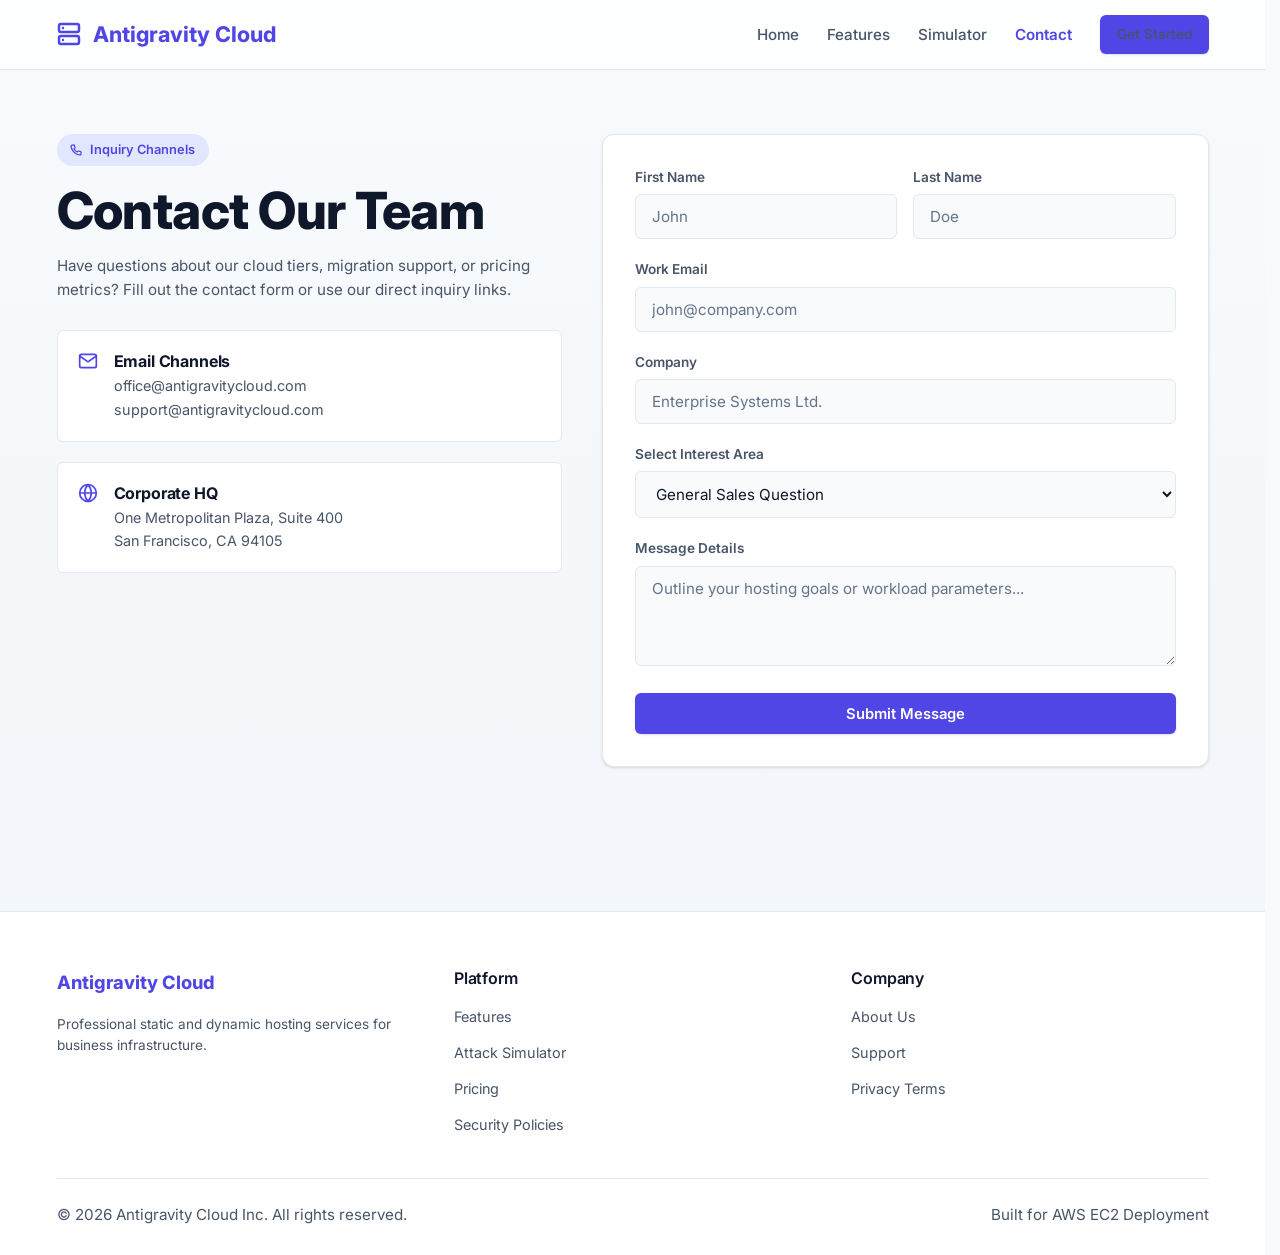
==== contact.html @ 11b8a07e "Initial commit: Cloud Security Threat Simulator and website assets" ====
<!DOCTYPE html>
<html lang="en">
<head>
  <meta charset="utf-8">
  <meta name="viewport" content="width=device-width, initial-scale=1.0">
  <meta name="description" content="Contact the Antigravity Cloud team for sales inquiries, business partnership requests, or customer support.">
  <title>Antigravity Cloud | Contact Us</title>
  <link rel="stylesheet" href="styles.css">
</head>
<body>

  <!-- Navigation Header -->
  <header class="navbar-container">
    <div class="container">
      <a href="index.html" class="logo">
        <svg width="24" height="24" viewBox="0 0 24 24" fill="none" stroke="currentColor" stroke-width="2.5" stroke-linecap="round" stroke-linejoin="round" aria-hidden="true" style="margin-right: 0.25rem;">
          <rect x="2" y="2" width="20" height="8" rx="2" ry="2"/><rect x="2" y="14" width="20" height="8" rx="2" ry="2"/><line x1="6" y1="6" x2="6.01" y2="6"/><line x1="6" y1="18" x2="6.01" y2="18"/>
        </svg>
        <span>Antigravity Cloud</span>
      </a>
      <nav aria-label="Main Navigation">
        <ul class="nav-links">
          <li><a href="index.html">Home</a></li>
          <li><a href="features.html">Features</a></li>
          <li><a href="simulator.html">Simulator</a></li>
          <li><a href="contact.html" class="active">Contact</a></li>
          <li><a href="contact.html" class="btn btn-primary" style="padding: 0.45rem 1rem; font-size: 0.85rem;">Get Started</a></li>
        </ul>
      </nav>
    </div>
  </header>

  <main class="container">
    <div class="contact-grid">
      <!-- Contact Info Section -->
      <section class="contact-info" aria-labelledby="contact-heading">
        <div>
          <div class="hero-tagline" style="margin-bottom: 0.75rem;">
            <svg width="12" height="12" viewBox="0 0 24 24" fill="none" stroke="currentColor" stroke-width="2.5" stroke-linecap="round" stroke-linejoin="round" aria-hidden="true">
              <path d="M22 16.92v3a2 2 0 0 1-2.18 2 19.79 19.79 0 0 1-8.63-3.07 19.5 19.5 0 0 1-6-6 19.79 19.79 0 0 1-3.07-8.67A2 2 0 0 1 4.11 2h3a2 2 0 0 1 2 1.72 12.84 12.84 0 0 0 .7 2.81 2 2 0 0 1-.45 2.11L8.09 9.91a16 16 0 0 0 6 6l1.27-1.27a2 2 0 0 1 2.11-.45 12.84 12.84 0 0 0 2.81.7A2 2 0 0 1 22 16.92z"/>
            </svg>
            Inquiry Channels
          </div>
          <h1 id="contact-heading">Contact Our Team</h1>
          <p style="margin-top: 0.75rem;">Have questions about our cloud tiers, migration support, or pricing metrics? Fill out the contact form or use our direct inquiry links.</p>
        </div>

        <div class="contact-details">
          <div class="contact-detail-card">
            <div class="contact-detail-icon" aria-hidden="true">
              <svg width="20" height="20" viewBox="0 0 24 24" fill="none" stroke="currentColor" stroke-width="2" stroke-linecap="round" stroke-linejoin="round">
                <path d="M4 4h16c1.1 0 2 .9 2 2v12c0 1.1-.9 2-2 2H4c-1.1 0-2-.9-2-2V6c0-1.1.9-2 2-2z"/><polyline points="22,6 12,13 2,6"/>
              </svg>
            </div>
            <div>
              <h3 style="font-size: 1rem; margin-bottom: 0.2rem;">Email Channels</h3>
              <p style="font-size: 0.9rem;">office@antigravitycloud.com</p>
              <p style="font-size: 0.9rem;">support@antigravitycloud.com</p>
            </div>
          </div>

          <div class="contact-detail-card">
            <div class="contact-detail-icon" aria-hidden="true">
              <svg width="20" height="20" viewBox="0 0 24 24" fill="none" stroke="currentColor" stroke-width="2" stroke-linecap="round" stroke-linejoin="round">
                <circle cx="12" cy="12" r="10"/><line x1="2" y1="12" x2="22" y2="12"/><path d="M12 2a15.3 15.3 0 0 1 4 10 15.3 15.3 0 0 1-4 10 15.3 15.3 0 0 1-4-10 15.3 15.3 0 0 1 4-10z"/>
              </svg>
            </div>
            <div>
              <h3 style="font-size: 1rem; margin-bottom: 0.2rem;">Corporate HQ</h3>
              <p style="font-size: 0.9rem;">One Metropolitan Plaza, Suite 400</p>
              <p style="font-size: 0.9rem;">San Francisco, CA 94105</p>
            </div>
          </div>
        </div>
      </section>

      <!-- Contact Form Section -->
      <section class="glass-card contact-form-container" aria-label="Contact Form">
        <form id="contact-form">
          <div class="form-row">
            <div class="form-group">
              <label for="first-name">First Name</label>
              <input type="text" id="first-name" autocomplete="given-name" required placeholder="John">
            </div>
            <div class="form-group">
              <label for="last-name">Last Name</label>
              <input type="text" id="last-name" autocomplete="family-name" required placeholder="Doe">
            </div>
          </div>

          <div class="form-group">
            <label for="email">Work Email</label>
            <input type="email" id="email" autocomplete="email" required placeholder="john@company.com">
          </div>

          <div class="form-group">
            <label for="company">Company</label>
            <input type="text" id="company" autocomplete="organization" placeholder="Enterprise Systems Ltd.">
          </div>

          <div class="form-group">
            <label for="tier">Select Interest Area</label>
            <select id="tier">
              <option value="general">General Sales Question</option>
              <option value="startup">Startup Tier Plan</option>
              <option value="enterprise">Enterprise Tier Migration</option>
            </select>
          </div>

          <div class="form-group">
            <label for="message">Message Details</label>
            <textarea id="message" required placeholder="Outline your hosting goals or workload parameters..."></textarea>
          </div>

          <button type="submit" class="btn btn-primary" style="width: 100%;">Submit Message</button>
        </form>
      </section>
    </div>
  </main>

  <!-- Popover Success Notice -->
  <div id="success-toast" popover="auto">
    <h4>Submission Success</h4>
    <p>Your message has been processed successfully. An operations team representative will contact you shortly.</p>
    <button type="button" class="btn btn-secondary" onclick="document.getElementById('success-toast').hidePopover()" style="padding: 0.35rem 1rem; font-size: 0.85rem; width: 100%;">Dismiss Notice</button>
  </div>

  <!-- Footer Section -->
  <footer class="site-footer">
    <div class="container">
      <div class="footer-grid">
        <div class="footer-col">
          <div class="logo" style="font-size: 1.15rem;">
            <span>Antigravity Cloud</span>
          </div>
          <p style="font-size: 0.85rem;">Professional static and dynamic hosting services for business infrastructure.</p>
        </div>
        <div class="footer-col">
          <h4>Platform</h4>
          <ul>
            <li><a href="features.html">Features</a></li>
            <li><a href="simulator.html">Attack Simulator</a></li>
            <li><a href="index.html#pricing-heading">Pricing</a></li>
            <li><a href="contact.html">Security Policies</a></li>
          </ul>
        </div>
        <div class="footer-col">
          <h4>Company</h4>
          <ul>
            <li><a href="contact.html">About Us</a></li>
            <li><a href="contact.html">Support</a></li>
            <li><a href="contact.html">Privacy Terms</a></li>
          </ul>
        </div>
      </div>
      <div class="footer-bottom">
        <p>&copy; 2026 Antigravity Cloud Inc. All rights reserved.</p>
        <p>Built for AWS EC2 Deployment</p>
      </div>
    </div>
  </footer>

  <script>
    // Intercept form submission and show popover notice
    const contactForm = document.getElementById('contact-form');
    const successToast = document.getElementById('success-toast');

    contactForm.addEventListener('submit', (e) => {
      e.preventDefault();
      if (typeof successToast.showPopover === 'function') {
        successToast.showPopover();
      } else {
        alert("Submission Success! Your message has been sent.");
      }
      contactForm.reset();
    });
  </script>
</body>
</html>
---- styles.css ----
@import url('https://fonts.googleapis.com/css2?family=Inter:wght@300;400;500;600;700;800&display=swap');

/* ==========================================================================
   DESIGN TOKENS & SYSTEM VARIABLES (LIGHT THEME)
   ========================================================================== */
:root {
  /* Colors */
  --bg-primary: #f8fafc;        /* Slate 50 */
  --bg-surface: #ffffff;        /* Pure White */
  --bg-surface-hover: #f1f5f9;  /* Slate 100 */
  --bg-surface-solid: #ffffff;
  
  --text-primary: #0f172a;      /* Slate 900 */
  --text-secondary: #475569;    /* Slate 600 */
  --text-muted: #64748b;        /* Slate 500 */
  
  --accent-primary: #4f46e5;    /* Indigo 600 */
  --accent-secondary: #0ea5e9;  /* Sky 500 */
  --accent-success: #10b981;    /* Emerald 500 */
  
  --border-primary: #e2e8f0;    /* Slate 200 */
  --border-active: #818cf8;     /* Indigo 400 */
  
  /* Gradients */
  --gradient-accent: linear-gradient(135deg, var(--accent-primary) 0%, var(--accent-secondary) 100%);
  --gradient-light: linear-gradient(180deg, #f8fafc 0%, #f1f5f9 100%);

  /* Typography */
  --font-sans: 'Inter', -apple-system, BlinkMacSystemFont, 'Segoe UI', Roboto, sans-serif;
  --font-mono: ui-monospace, SFMono-Regular, Menlo, Monaco, Consolas, monospace;

  /* Shadows & Blur */
  --shadow-sm: 0 1px 3px 0 rgba(0, 0, 0, 0.1), 0 1px 2px -1px rgba(0, 0, 0, 0.1);
  --shadow-md: 0 4px 6px -1px rgba(0, 0, 0, 0.08), 0 2px 4px -2px rgba(0, 0, 0, 0.08);
  --shadow-lg: 0 10px 15px -3px rgba(0, 0, 0, 0.08), 0 4px 6px -4px rgba(0, 0, 0, 0.08);

  /* Layout Constants */
  --max-width: 1200px;
  --header-height: 70px;
  --radius-sm: 6px;
  --radius-md: 12px;
  --radius-lg: 18px;
  
  /* Transition timings */
  --transition-fast: 0.15s ease;
  --transition-normal: 0.25s ease;
}

/* ==========================================================================
   RESET & BASE STYLES
   ========================================================================== */
*, *::before, *::after {
  box-sizing: border-box;
  margin: 0;
  padding: 0;
}

html {
  scroll-behavior: smooth;
  scrollbar-gutter: stable;
  font-size: 16px;
}

body {
  background-color: var(--bg-primary);
  background-image: var(--gradient-light);
  color: var(--text-primary);
  font-family: var(--font-sans);
  line-height: 1.6;
  -webkit-font-smoothing: antialiased;
  -moz-osx-font-smoothing: grayscale;
  min-height: 100dvh;
  overflow-x: hidden;
}

/* Typography elements */
h1, h2, h3, h4 {
  font-weight: 700;
  line-height: 1.25;
  text-wrap: balance;
  color: var(--text-primary);
  letter-spacing: -0.01em;
}

h1 {
  font-size: clamp(2.2rem, 4vw, 3.5rem);
  font-weight: 800;
}

h2 {
  font-size: clamp(1.6rem, 3vw, 2.4rem);
  margin-bottom: 0.75rem;
}

h3 {
  font-size: clamp(1.2rem, 1.8vw, 1.6rem);
}

p {
  color: var(--text-secondary);
  font-size: clamp(0.95rem, 1.05vw, 1.1rem);
}

a {
  color: inherit;
  text-decoration: none;
  transition: color var(--transition-fast);
}

img, video {
  max-width: 100%;
  height: auto;
  display: block;
}

/* ==========================================================================
   LAYOUT STRUCTURES
   ========================================================================== */
.container {
  width: 100%;
  max-width: var(--max-width);
  margin-inline: auto;
  padding-inline: 1.5rem;
}

header.navbar-container {
  position: sticky;
  top: 0;
  left: 0;
  width: 100%;
  height: var(--header-height);
  z-index: 100;
  background: rgba(255, 255, 255, 0.85);
  backdrop-filter: blur(10px);
  -webkit-backdrop-filter: blur(10px);
  border-bottom: 1px solid var(--border-primary);
  display: flex;
  align-items: center;
  box-shadow: 0 1px 2px 0 rgba(0,0,0,0.02);
}

header.navbar-container .container {
  display: flex;
  justify-content: space-between;
  align-items: center;
}

.logo {
  font-size: 1.35rem;
  font-weight: 750;
  display: flex;
  align-items: center;
  gap: 0.5rem;
  color: var(--accent-primary);
}

.nav-links {
  display: flex;
  list-style: none;
  gap: 1.75rem;
  align-items: center;
}

.nav-links a {
  font-weight: 500;
  font-size: 0.95rem;
  color: var(--text-secondary);
  position: relative;
  padding-block: 0.25rem;
}

.nav-links a:hover {
  color: var(--text-primary);
}

.nav-links a.active {
  color: var(--accent-primary);
  font-weight: 600;
}

/* ==========================================================================
   BUTTONS & INTERACTIVE ELEMENTS
   ========================================================================== */
.btn {
  display: inline-flex;
  align-items: center;
  justify-content: center;
  padding: 0.65rem 1.4rem;
  font-family: var(--font-sans);
  font-size: 0.925rem;
  font-weight: 600;
  border-radius: var(--radius-sm);
  border: 1px solid transparent;
  cursor: pointer;
  transition: all var(--transition-fast);
  gap: 0.5rem;
}

.btn-primary {
  background: var(--accent-primary);
  color: #ffffff;
  box-shadow: var(--shadow-sm);
}

.btn-primary:hover {
  background: #4338ca; /* Darker indigo */
  transform: translateY(-1px);
}

.btn-secondary {
  background: var(--bg-surface);
  border-color: var(--border-primary);
  color: var(--text-secondary);
}

.btn-secondary:hover {
  background: var(--bg-surface-hover);
  color: var(--text-primary);
  border-color: var(--text-muted);
  transform: translateY(-1px);
}

.btn-icon {
  padding: 0.5rem;
  border-radius: var(--radius-sm);
  background: var(--bg-surface);
  border: 1px solid var(--border-primary);
  color: var(--text-secondary);
  display: flex;
  align-items: center;
  justify-content: center;
}

.btn-icon:hover {
  border-color: var(--text-muted);
  color: var(--text-primary);
}

/* ==========================================================================
   CARDS & CONTAINERS (NORMAL LIGHT THEME)
   ========================================================================== */
.card-wrapper {
  container: inline-size / card;
}

.glass-card {
  background: var(--bg-surface);
  border: 1px solid var(--border-primary);
  border-radius: var(--radius-md);
  padding: 1.75rem;
  box-shadow: var(--shadow-sm);
  transition: all var(--transition-fast);
}

.glass-card:hover {
  border-color: var(--border-active);
  box-shadow: var(--shadow-md);
  transform: translateY(-2px);
}

/* ==========================================================================
   HOMEPAGE (INDEX.HTML) SPECIFIC STYLES
   ========================================================================== */
.hero-section {
  padding-block: clamp(3rem, 7dvh, 6rem) clamp(2rem, 5dvh, 4rem);
}

.hero-grid {
  display: grid;
  grid-template-columns: 1fr;
  gap: 2.5rem;
  align-items: center;
}

@media (min-width: 900px) {
  .hero-grid {
    grid-template-columns: 1.1fr 0.9fr;
  }
}

.hero-tagline {
  display: inline-flex;
  align-items: center;
  gap: 0.5rem;
  padding: 0.35rem 0.85rem;
  background: #e0e7ff; /* Indigo 100 */
  border-radius: 100px;
  color: var(--accent-primary);
  font-weight: 600;
  font-size: 0.8rem;
  margin-bottom: 1.25rem;
  width: max-content;
}

.hero-title span {
  color: var(--accent-primary);
}

.hero-subtitle {
  margin-block: 1.25rem 2rem;
  font-size: 1.15rem;
  color: var(--text-secondary);
}

.hero-actions {
  display: flex;
  flex-wrap: wrap;
  gap: 0.85rem;
}

.hero-visual {
  display: flex;
  justify-content: center;
  align-items: center;
  background: var(--bg-surface);
  border: 1px solid var(--border-primary);
  border-radius: var(--radius-lg);
  padding: 2.5rem;
  box-shadow: var(--shadow-md);
}

/* Home Page Features Showcase Section */
.preview-section {
  padding-block: 4rem;
  border-top: 1px solid var(--border-primary);
  background: #f1f5f9;
}

.section-header {
  text-align: center;
  max-width: 600px;
  margin: 0 auto 3rem;
}

.section-header h2 {
  margin-bottom: 0.75rem;
}

.preview-grid {
  display: grid;
  grid-template-columns: repeat(auto-fit, minmax(300px, 1fr));
  gap: 1.75rem;
}

/* Home Page Pricing Card Section */
.pricing-section {
  padding-block: 4rem;
}

.pricing-grid {
  display: grid;
  grid-template-columns: repeat(auto-fit, minmax(300px, 1fr));
  gap: 2rem;
  align-items: stretch;
}

.pricing-card {
  display: flex;
  flex-direction: column;
  height: 100%;
  position: relative;
}

.pricing-card.premium {
  border-color: var(--accent-primary);
  box-shadow: var(--shadow-md);
  background: #faf5ff; /* Slate-like soft indigo tint */
}

.pricing-badge {
  position: absolute;
  top: 1.25rem;
  right: 1.25rem;
  padding: 0.2rem 0.6rem;
  background: var(--accent-primary);
  border-radius: 4px;
  font-size: 0.7rem;
  font-weight: 700;
  color: #ffffff;
}

.price {
  font-size: 2.5rem;
  font-weight: 800;
  margin-block: 0.75rem 1.25rem;
  display: flex;
  align-items: baseline;
  gap: 0.25rem;
}

.price span {
  font-size: 0.95rem;
  color: var(--text-muted);
}

.price-features {
  list-style: none;
  margin-block: 1.5rem;
  display: flex;
  flex-direction: column;
  gap: 0.75rem;
  flex-grow: 1;
}

.price-features li {
  display: flex;
  align-items: center;
  gap: 0.5rem;
  font-size: 0.9rem;
  color: var(--text-secondary);
}

.price-features svg {
  color: var(--accent-success);
  flex-shrink: 0;
}

/* ==========================================================================
   FEATURES PAGE (FEATURES.HTML) STYLES
   ========================================================================== */
.features-header {
  padding-block: 4rem 2.5rem;
  text-align: center;
}

.features-showcase {
  display: grid;
  grid-template-columns: repeat(auto-fit, minmax(300px, 1fr));
  gap: 1.75rem;
  margin-bottom: 5rem;
}

/* Subgrid applied to align titles and descriptions across cards in features.html */
.feature-card {
  display: grid;
  grid-template-rows: auto auto 1fr auto;
  gap: 0.85rem;
}

@supports (grid-template-rows: subgrid) {
  .features-showcase {
    grid-template-rows: auto;
  }
  .feature-card {
    grid-row: span 4;
    grid-template-rows: subgrid;
  }
}

.feature-icon-wrapper {
  width: 44px;
  height: 44px;
  border-radius: var(--radius-sm);
  background: var(--bg-primary);
  border: 1px solid var(--border-primary);
  display: flex;
  align-items: center;
  justify-content: center;
  color: var(--accent-primary);
}

.feature-card:hover .feature-icon-wrapper {
  color: #ffffff;
  background: var(--accent-primary);
  border-color: transparent;
}

/* Accordion Disclosures for FAQ */
.faq-section {
  padding-block: 3rem;
  max-width: 800px;
  margin-inline: auto;
}

.faq-title {
  text-align: center;
  margin-bottom: 2.5rem;
}

.faq-list {
  display: flex;
  flex-direction: column;
  gap: 0.85rem;
}

details.faq-item {
  background: var(--bg-surface);
  border: 1px solid var(--border-primary);
  border-radius: var(--radius-sm);
  padding: 1rem 1.25rem;
  transition: all var(--transition-fast);
}

details.faq-item[open] {
  border-color: var(--border-active);
}

details.faq-item summary {
  font-weight: 600;
  font-size: 1.05rem;
  cursor: pointer;
  list-style: none;
  display: flex;
  justify-content: space-between;
  align-items: center;
  user-select: none;
}

/* Native summary arrow override */
details.faq-item summary::-webkit-details-marker {
  display: none;
}

details.faq-item summary::after {
  content: '+';
  font-size: 1.25rem;
  font-weight: 500;
  transition: transform var(--transition-normal);
  color: var(--accent-primary);
}

details.faq-item[open] summary::after {
  transform: rotate(45deg);
}

details.faq-item p {
  margin-top: 0.75rem;
  line-height: 1.5;
  color: var(--text-secondary);
  font-size: 0.95rem;
}

/* ==========================================================================
   CONTACT PAGE (CONTACT.HTML) STYLES
   ========================================================================== */
.contact-grid {
  display: grid;
  grid-template-columns: 1fr;
  gap: 2.5rem;
  padding-block: 4rem;
}

@media (min-width: 900px) {
  .contact-grid {
    grid-template-columns: 1fr 1.2fr;
  }
}

.contact-info {
  display: flex;
  flex-direction: column;
  gap: 1.75rem;
}

.contact-details {
  display: flex;
  flex-direction: column;
  gap: 1.25rem;
}

.contact-detail-card {
  display: flex;
  align-items: flex-start;
  gap: 1rem;
  padding: 1.25rem;
  background: var(--bg-surface);
  border: 1px solid var(--border-primary);
  border-radius: var(--radius-sm);
}

.contact-detail-icon {
  color: var(--accent-primary);
  flex-shrink: 0;
}

/* Forms and fields styling */
.contact-form-container {
  padding: 2rem;
}

.form-group {
  margin-bottom: 1.25rem;
}

.form-row {
  display: grid;
  grid-template-columns: 1fr;
  gap: 1rem;
}

@media (min-width: 600px) {
  .form-row {
    grid-template-columns: 1fr 1fr;
  }
}

label {
  display: block;
  font-size: 0.85rem;
  font-weight: 600;
  color: var(--text-secondary);
  margin-bottom: 0.35rem;
}

input, textarea, select {
  width: 100%;
  padding: 0.75rem 1rem;
  background: var(--bg-primary);
  border: 1px solid var(--border-primary);
  border-radius: var(--radius-sm);
  color: var(--text-primary);
  font-family: var(--font-sans);
  font-size: 0.95rem;
  transition: all var(--transition-fast);
}

input:focus, textarea:focus, select:focus {
  outline: none;
  border-color: var(--accent-primary);
  background: var(--bg-surface);
  box-shadow: 0 0 0 2px rgba(79, 70, 229, 0.15);
}

input::placeholder, textarea::placeholder {
  color: var(--text-muted);
}

textarea {
  min-height: 100px;
  resize: vertical;
}

/* ==========================================================================
   DIALOGS & POPOVERS
   ========================================================================== */
dialog {
  margin: auto;
  border: 1px solid var(--border-primary);
  background: var(--bg-surface-solid);
  border-radius: var(--radius-md);
  padding: 2.25rem;
  max-width: 480px;
  color: var(--text-primary);
  box-shadow: var(--shadow-lg);
}

dialog::backdrop {
  background: rgba(15, 23, 42, 0.6);
}

dialog form {
  display: flex;
  flex-direction: column;
  gap: 1.25rem;
}

dialog .dialog-header {
  display: flex;
  justify-content: space-between;
  align-items: center;
  margin-bottom: 0.75rem;
}

dialog .dialog-body {
  font-size: 0.975rem;
  color: var(--text-secondary);
  margin-bottom: 1.25rem;
}

[popover] {
  margin: auto;
  border: 1px solid var(--border-primary);
  background: var(--bg-surface-solid);
  color: var(--text-primary);
  padding: 1.25rem 2rem;
  border-radius: var(--radius-sm);
  box-shadow: var(--shadow-lg);
  text-align: center;
  max-width: 380px;
}

[popover]::backdrop {
  background: rgba(15, 23, 42, 0.5);
}

[popover] h4 {
  color: var(--accent-primary);
  margin-bottom: 0.35rem;
  font-size: 1.15rem;
}

[popover] p {
  font-size: 0.9rem;
  margin-bottom: 0.85rem;
}

/* ==========================================================================
   FOOTER SECTION
   ========================================================================== */
footer.site-footer {
  margin-top: 5rem;
  padding-block: 3.5rem 1.75rem;
  border-top: 1px solid var(--border-primary);
  background: var(--bg-surface);
}

.footer-grid {
  display: grid;
  grid-template-columns: repeat(auto-fit, minmax(200px, 1fr));
  gap: 2.5rem;
  margin-bottom: 2.5rem;
}

.footer-col {
  display: flex;
  flex-direction: column;
  gap: 1rem;
}

.footer-col h4 {
  font-size: 1rem;
  font-weight: 600;
  color: var(--text-primary);
}

.footer-col ul {
  list-style: none;
  display: flex;
  flex-direction: column;
  gap: 0.65rem;
}

.footer-col ul a {
  font-size: 0.9rem;
  color: var(--text-secondary);
}

.footer-col ul a:hover {
  color: var(--accent-primary);
}

.footer-bottom {
  display: flex;
  flex-wrap: wrap;
  justify-content: space-between;
  align-items: center;
  gap: 1rem;
  padding-top: 1.5rem;
  border-top: 1px solid var(--border-primary);
  font-size: 0.85rem;
  color: var(--text-muted);
}
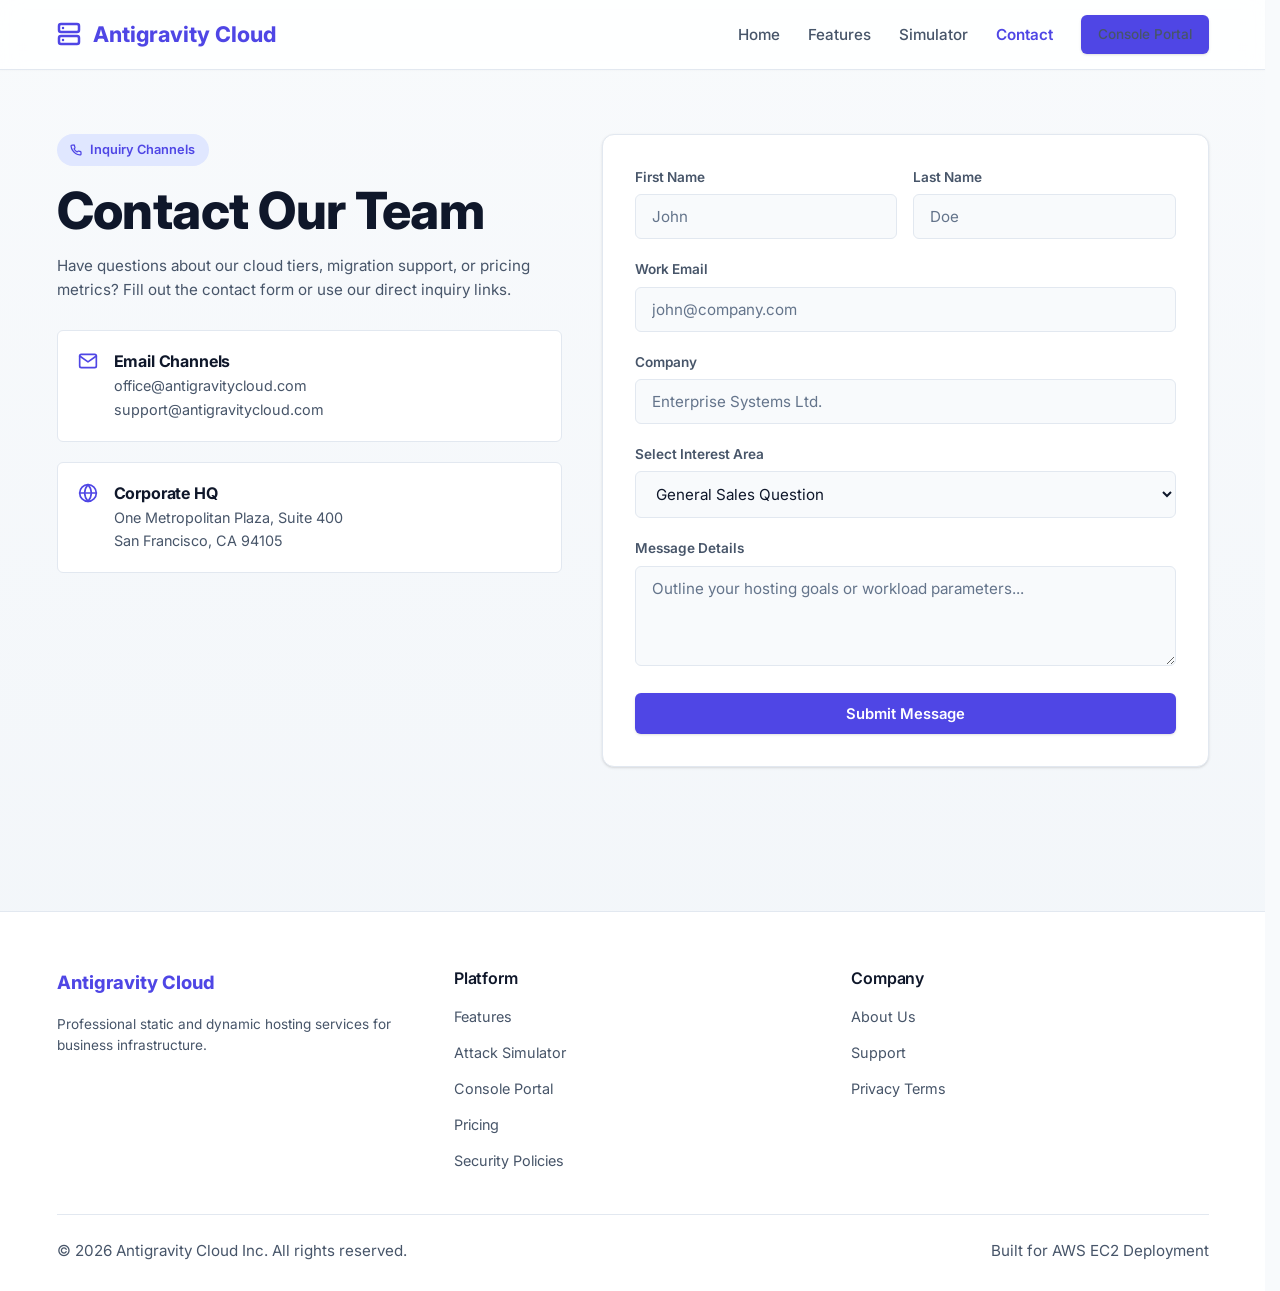
==== commit 6a3e3ca4: "Feature: Integrate interactive Cloud Control Console Portal (portal.html) and update navigation path" ====
--- a/contact.html
+++ b/contact.html
@@ -24,7 +24,7 @@
           <li><a href="features.html">Features</a></li>
           <li><a href="simulator.html">Simulator</a></li>
           <li><a href="contact.html" class="active">Contact</a></li>
-          <li><a href="contact.html" class="btn btn-primary" style="padding: 0.45rem 1rem; font-size: 0.85rem;">Get Started</a></li>
+          <li><a href="portal.html" class="btn btn-primary" style="padding: 0.45rem 1rem; font-size: 0.85rem;">Console Portal</a></li>
         </ul>
       </nav>
     </div>
@@ -140,6 +140,7 @@
           <ul>
             <li><a href="features.html">Features</a></li>
             <li><a href="simulator.html">Attack Simulator</a></li>
+            <li><a href="portal.html">Console Portal</a></li>
             <li><a href="index.html#pricing-heading">Pricing</a></li>
             <li><a href="contact.html">Security Policies</a></li>
           </ul>
